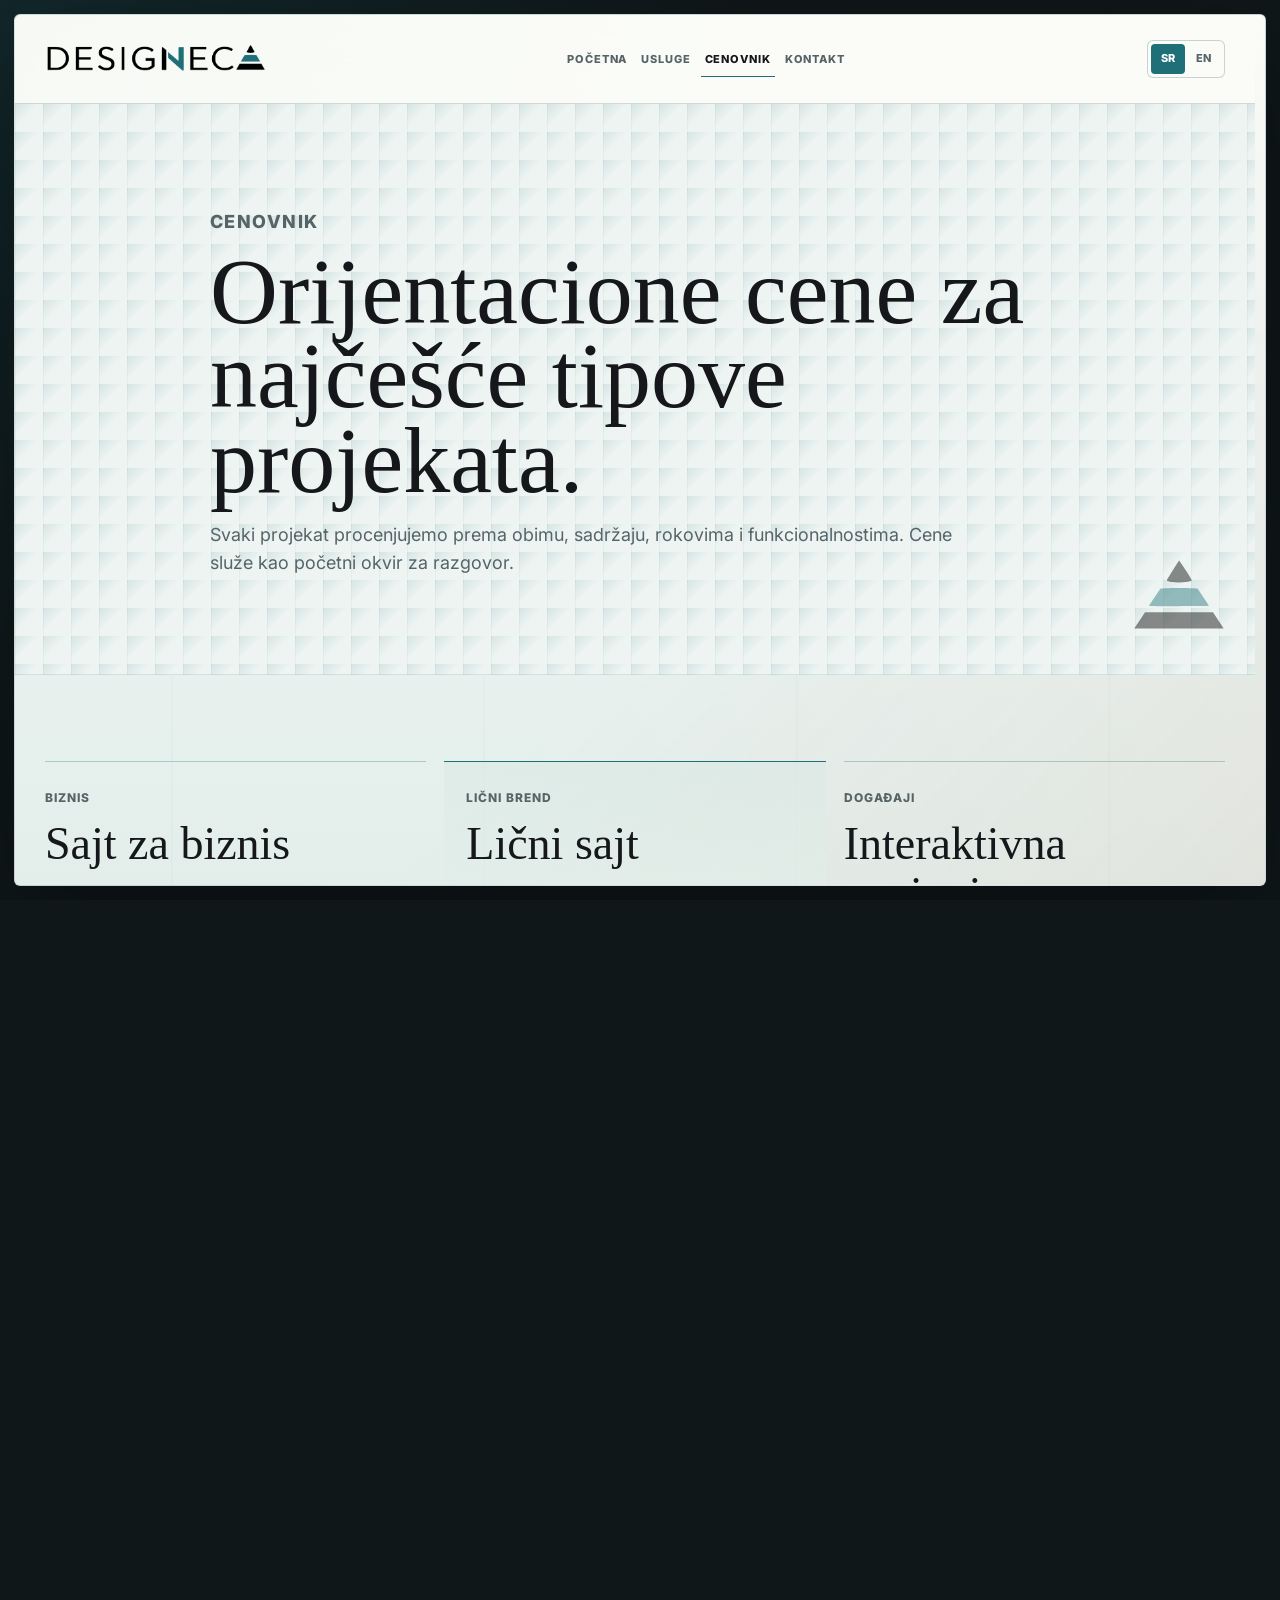
==== cenovnik.html @ dd378ef1 "izmene" ====
<!DOCTYPE html>
<html lang="sr">
<head>
  <meta charset="UTF-8">
  <meta name="viewport" content="width=device-width, initial-scale=1.0">
  <title>Cenovnik | Designeca</title>
  <meta name="description" content="Orijentacioni cenovnik Designeca studija za sajtove za biznise, lične sajtove, plaćanje na rate, domen, hosting i održavanje.">
  <link rel="preconnect" href="https://fonts.googleapis.com">
  <link rel="preconnect" href="https://fonts.gstatic.com" crossorigin>
  <link href="https://fonts.googleapis.com/css2?family=Inter:wght@400;500;600;700;800&display=swap" rel="stylesheet">
  <link rel="icon" href="img/favicon.svg" type="image/svg+xml">
  <link rel="stylesheet" href="style.css">
</head>
<body>
  <header class="site-header">
    <nav class="nav container" aria-label="Glavna navigacija">
      <a class="logo" href="index.html"><img src="img/designeca-logo.png" alt="Designeca"></a>
      <button class="nav-toggle" type="button" aria-expanded="false" aria-controls="navMenu"><span></span><span></span><span></span><span class="sr-only">Otvori navigaciju</span></button>
      <div class="nav-menu" id="navMenu"><a href="index.html">Početna</a><a href="usluge.html">Usluge</a><a class="active" href="cenovnik.html">Cenovnik</a><a href="kontakt.html">Kontakt</a></div>
    </nav>
  </header>

  <main>
    <section class="page-hero">
      <div class="container narrow reveal">
        <p class="eyebrow">Cenovnik</p>
        <h1>Orijentacione cene za najčešće tipove projekata.</h1>
        <p>Svaki projekat procenjujemo prema obimu, sadržaju, rokovima i funkcionalnostima. Cene služe kao početni okvir za razgovor.</p>
      </div>
    </section>

    <section class="section">
      <div class="container price-grid">
        <article class="price-card reveal">
          <p class="eyebrow">Biznis</p>
          <h2>Sajt za biznis</h2>
          <strong>od 350 EUR</strong>
          <p>Za lokale, firme, ordinacije, salone i uslužne delatnosti kojima treba profesionalna prezentacija.</p>
          <ul><li>Struktura sajta</li><li>Responzivan dizajn</li><li>Kontakt i mapa</li><li>Osnovna SEO priprema</li></ul>
          <a class="btn btn-secondary inquiry-trigger" href="kontakt.html" data-project="Sajt za biznis">Pošaljite upit</a>
        </article>
        <article class="price-card featured reveal">
          <p class="eyebrow">Lični brend</p>
          <h2>Lični sajt</h2>
          <strong>od 300 EUR</strong>
          <p>Za trenere, edukatore, fotografe, konsultante i stručnjake koji žele jasnu online prezentaciju.</p>
          <ul><li>Predstavljanje usluga</li><li>Biografija i rezultati</li><li>Paketi ili ponuda</li><li>Kontakt tok</li></ul>
          <a class="btn btn-primary inquiry-trigger" href="kontakt.html" data-project="Lični sajt">Pošaljite upit</a>
        </article>
        <article class="price-card reveal">
          <p class="eyebrow">Događaji</p>
          <h2>Interaktivna pozivnica</h2>
          <strong>Uskoro</strong>
          <p>Interaktivne pozivnice za venčanja, rođendane, mature i posebne događaje biće uskoro u ponudi.</p>
          <ul><li>Datum i lokacija</li><li>Mapa i galerija</li><li>RSVP priprema</li><li>Odbrojavanje po potrebi</li></ul>
          <span class="btn btn-secondary btn-static">Uskoro u ponudi</span>
        </article>
      </div>
    </section>

    <section class="section process-section">
      <div class="container split">
        <div class="section-heading reveal">
          <p class="eyebrow">Napomena</p>
          <h2>Konačna cena zavisi od detalja, ali okvir brzo definišemo.</h2>
        </div>
        <div class="stack-list reveal">
          <div><strong>Šta utiče na cenu</strong><p>Broj strana, količina sadržaja, forma, galerija, dodatne animacije, rok i priprema tekstova.</p></div>
          <div><strong>Kako krećemo</strong><p>Pošaljete nam kratak opis, mi predložimo strukturu, okvirnu cenu i početni dizajn. Programiranje počinje tek nakon što pregledate i prihvatite dizajn.</p></div>
          <div><strong>Plaćanje na rate</strong><p>Postoji mogućnost plaćanja u dve rate: 50% pre početka programiranja, nakon prihvaćenog početnog dizajna, i 50% po završetku sajta.</p></div>
          <div><strong>Domen i hosting</strong><p>Klijent može sam obezbediti domen i hosting, ili to možemo uraditi mi. Okvirni godišnji trošak za domen i hosting je oko 50 EUR.</p></div>
          <div><strong>Održavanje sajta</strong><p>Održavanje sajta je opciono. Mesečno održavanje, manje izmene i osnovna tehnička podrška koštaju 30 EUR mesečno.</p></div>
        </div>
      </div>
    </section>
  </main>

  <dialog class="inquiry-modal" id="inquiryModal" aria-labelledby="inquiryTitle">
    <div class="inquiry-modal-panel">
      <button class="inquiry-modal-close" type="button" aria-label="Zatvori formu">
        <span aria-hidden="true">&times;</span>
      </button>
      <div class="inquiry-modal-heading">
        <p class="eyebrow">Pošaljite upit</p>
        <h2 id="inquiryTitle">Recite nam kako možemo da vam pomognemo.</h2>
        <p>Ostavite email, a mi ćemo vam se javiti sa sledećim koracima.</p>
      </div>
      <form class="inquiry-form" action="#" method="post">
        <input id="inquiryProject" name="project" type="hidden">

        <label for="inquiryEmail">Email <span aria-hidden="true">*</span></label>
        <input id="inquiryEmail" name="email" type="email" autocomplete="email" required>

        <label for="inquiryPhone">Broj telefona <span>(opciono)</span></label>
        <input id="inquiryPhone" name="phone" type="tel" autocomplete="tel">

        <label for="inquiryMessage">Poruka <span>(opciono)</span></label>
        <textarea id="inquiryMessage" name="message" rows="5"></textarea>

        <button class="btn btn-primary" type="submit">Pošaljite upit</button>
        <p class="form-note inquiry-status" role="status" aria-live="polite">Forma je pripremljena za povezivanje sa backend-om ili email servisom.</p>
      </form>
    </div>
  </dialog>

  <footer class="site-footer">
    <div class="container footer-grid"><div><a class="logo" href="index.html"><img src="img/designeca-logo.png" alt="Designeca"></a><p>Dizajniramo i izrađujemo moderne web sajtove za male biznise, usluge i događaje.</p></div><div><h2>Navigacija</h2><a href="usluge.html">Usluge</a><a href="cenovnik.html">Cenovnik</a><a href="kontakt.html">Kontakt</a></div><div><h2>Kontakt</h2><a href="mailto:hello@designeca.com">hello@designeca.com</a><a href="kontakt.html">Pošaljite upit</a></div></div>
    <div class="container footer-bottom">© 2026 Designeca. Sva prava zadržana.</div>
  </footer>
  <script src="script.js"></script>
</body>
</html>
---- style.css ----
/* Design tokens */
:root {
  --bg: #edf4f2;
  --outside: #0f1719;
  --surface: #fbfcf8;
  --surface-soft: #dcebe7;
  --text: #15171a;
  --muted: #566468;
  --line: #9eb1b2;
  --accent: #1f6f78;
  --accent-dark: #173f48;
  --cool: #1f6f78;
  --cool-dark: #173f48;
  --cool-soft: #d7e8e3;
  --warm: #c86f45;
  --shadow: 0 26px 70px rgba(15, 23, 25, 0.14);
  --radius: 6px;
  --container: 1180px;
}

* {
  box-sizing: border-box;
}

html {
  height: 100%;
  overflow: hidden;
  scroll-behavior: smooth;
  background:
    linear-gradient(135deg, rgba(31, 111, 120, 0.18), transparent 34%),
    var(--outside);
}

body {
  width: min(calc(100% - 28px), 1520px);
  height: calc(100dvh - 28px);
  margin: 14px auto;
  overflow-y: auto;
  overflow-x: hidden;
  font-family: "Inter", Arial, sans-serif;
  color: var(--text);
  background:
    linear-gradient(90deg, rgba(23, 63, 72, 0.035) 1px, transparent 1px) center top / 25% 100%,
    linear-gradient(140deg, rgba(31, 111, 120, 0.16), transparent 34%),
    linear-gradient(315deg, rgba(200, 111, 69, 0.08), transparent 42%),
    linear-gradient(180deg, #fbfcf8 0%, #edf4f2 46%, #e3eeeb 100%),
    var(--bg);
  border: 1px solid rgba(158, 177, 178, 0.36);
  border-radius: 6px;
  box-shadow: 0 38px 100px rgba(0, 0, 0, 0.34);
  line-height: 1.6;
  scrollbar-gutter: stable;
}

body::-webkit-scrollbar {
  width: 10px;
}

body::-webkit-scrollbar-track {
  background: #e7efed;
}

body::-webkit-scrollbar-thumb {
  background: #92aaab;
  border: 2px solid #e7efed;
  border-radius: 999px;
}

body.nav-open {
  overflow: hidden;
}

a {
  color: inherit;
  text-decoration: none;
}

img,
svg {
  max-width: 100%;
}

.container {
  width: min(100% - 34px, var(--container));
  margin: 0 auto;
}

.narrow {
  max-width: 850px;
}

.sr-only {
  position: absolute;
  width: 1px;
  height: 1px;
  padding: 0;
  margin: -1px;
  overflow: hidden;
  clip: rect(0, 0, 0, 0);
  white-space: nowrap;
  border: 0;
}

/* Shared header and navigation */
.site-header {
  position: sticky;
  top: 0;
  z-index: 50;
  background: rgba(251, 252, 248, 0.88);
  border-bottom: 1px solid rgba(23, 63, 72, 0.18);
  backdrop-filter: blur(18px);
}

.nav {
  position: relative;
  min-height: 88px;
  display: flex;
  align-items: center;
  justify-content: space-between;
  gap: 22px;
}

.logo {
  display: inline-flex;
  align-items: center;
  gap: 10px;
  font-weight: 800;
  letter-spacing: 0;
}

.logo img {
  display: block;
  width: clamp(150px, 18vw, 220px);
  height: auto;
}

.nav-menu {
  display: flex;
  align-items: center;
  gap: 6px;
}

.nav-menu a {
  padding: 10px 4px 7px;
  border-bottom: 1px solid transparent;
  border-radius: 0;
  color: var(--muted);
  font-size: 11px;
  font-weight: 800;
  letter-spacing: 0.08em;
  text-transform: uppercase;
  transition: color 180ms ease, border-color 180ms ease;
}

.nav-menu a:hover,
.nav-menu a.active {
  color: var(--text);
  background: transparent;
  border-color: var(--cool);
}

.language-switch {
  display: inline-flex;
  align-items: center;
  gap: 2px;
  padding: 3px;
  border: 1px solid rgba(23, 63, 72, 0.22);
  border-radius: var(--radius);
  background: rgba(251, 252, 248, 0.70);
}

.language-switch button {
  min-width: 34px;
  min-height: 30px;
  padding: 6px 8px;
  border: 0;
  border-radius: 4px;
  color: var(--muted);
  background: transparent;
  font: inherit;
  font-size: 11px;
  font-weight: 800;
  letter-spacing: 0.04em;
  cursor: pointer;
}

.language-switch button.active {
  color: #fff;
  background: var(--cool);
}

.nav-toggle {
  display: none;
  width: 44px;
  height: 44px;
  border: 1px solid var(--line);
  border-radius: var(--radius);
  background: var(--surface);
  padding: 10px;
}

.nav-toggle span:not(.sr-only) {
  display: block;
  height: 2px;
  margin: 5px 0;
  background: var(--text);
  border-radius: 99px;
}

/* Home hero and visual mockup */
.hero {
  position: relative;
  overflow: hidden;
  padding: 62px 0 82px;
  border-bottom: 0;
  background:
    linear-gradient(90deg, rgba(23, 63, 72, 0.04) 1px, transparent 1px) center top / 25% 100%,
    linear-gradient(135deg, rgba(31, 111, 120, 0.20), transparent 34%),
    linear-gradient(300deg, rgba(200, 111, 69, 0.10), transparent 42%),
    linear-gradient(180deg, rgba(251, 252, 248, 0.98), rgba(227, 238, 235, 0.92));
}

.hero::before {
  content: "DESIGNECA";
  position: absolute;
  left: max(18px, calc((100% - var(--container)) / 2));
  bottom: -32px;
  color: rgba(23, 63, 72, 0.045);
  font-size: 132px;
  font-weight: 800;
  line-height: 1;
  letter-spacing: 0.08em;
  pointer-events: none;
}

.hero::after {
  content: none;
  position: absolute;
  left: 0;
  right: 0;
  top: 0;
  height: 1px;
  background: transparent;
}

.hero-grid,
.split,
.two-column,
.contact-grid {
  display: grid;
  gap: 42px;
}

.hero-grid {
  align-items: center;
  position: relative;
  z-index: 1;
}

.hero-centered {
  display: block;
}

.hero-centered .hero-content {
  max-width: 1180px;
  margin: 0 auto;
  padding-top: 0;
  border-top: 0;
  text-align: left;
}

.hero-centered .hero-text {
  max-width: 680px;
  margin: 30px 0 0 auto;
  padding: 22px 0 0;
  border-top: 1px solid rgba(31, 111, 120, 0.34);
  font-size: clamp(18px, 2vw, 22px);
  line-height: 1.55;
}

.hero-centered .hero-actions {
  justify-content: flex-end;
  max-width: 680px;
  margin-left: auto;
}

.eyebrow {
  margin: 0 0 12px;
  color: var(--cool-dark);
  font-size: 12px;
  font-weight: 800;
  text-transform: uppercase;
  letter-spacing: 0.08em;
}

h1,
h2,
h3,
p {
  overflow-wrap: anywhere;
}

h1 {
  margin: 0;
  font-family: Georgia, "Times New Roman", serif;
  font-size: 48px;
  font-weight: 500;
  line-height: 0.9;
  letter-spacing: 0;
  max-width: 1050px;
}

h2 {
  margin: 0;
  font-family: Georgia, "Times New Roman", serif;
  font-size: 30px;
  font-weight: 500;
  line-height: 1.08;
  letter-spacing: 0;
}

h3 {
  margin: 0 0 10px;
  font-size: 20px;
  font-weight: 800;
  line-height: 1.25;
}

.hero-text,
.page-hero p,
.rich-text p,
.section-heading + p {
  color: var(--muted);
  font-size: 18px;
}

.hero-actions {
  display: flex;
  flex-wrap: wrap;
  gap: 12px;
  margin-top: 30px;
}

.btn {
  display: inline-flex;
  align-items: center;
  justify-content: center;
  min-height: 48px;
  padding: 13px 18px;
  border: 1px solid transparent;
  border-radius: var(--radius);
  letter-spacing: 0.04em;
  text-transform: uppercase;
  font-size: 12px;
  font-weight: 800;
  transition: transform 180ms ease, box-shadow 180ms ease, background 180ms ease;
}

.btn:hover {
  transform: translateY(-2px);
}

.btn-primary {
  color: #fff;
  background: var(--cool);
  box-shadow: 0 16px 36px rgba(31, 111, 120, 0.25);
}

.btn-primary:hover {
  background: var(--cool-dark);
}

.btn-secondary {
  color: var(--text);
  background: rgba(251, 252, 248, 0.72);
  border-color: rgba(23, 63, 72, 0.28);
}

.mockup-showcase {
  margin-top: 26px;
  text-align: left;
  overflow: hidden;
  border-top: 0;
}

.mockup-section-heading {
  margin-top: 82px;
}

.mockup-section-heading .eyebrow {
  margin: 0;
}

.mockup-slider {
  position: relative;
  height: min(62vh, 560px);
  min-height: 430px;
  overflow: hidden;
  cursor: grab;
  user-select: none;
  touch-action: pan-y;
  border: 1px solid rgba(31, 111, 120, 0.18);
  border-radius: var(--radius);
  background:
    linear-gradient(135deg, rgba(31, 111, 120, 0.18), transparent 34%),
    linear-gradient(315deg, rgba(200, 111, 69, 0.10), transparent 42%),
    linear-gradient(90deg, rgba(23, 63, 72, 0.045) 1px, transparent 1px) center top / 25% 100%,
    linear-gradient(180deg, rgba(251, 252, 248, 0.94), rgba(215, 232, 227, 0.46));
  box-shadow: inset 0 1px 0 rgba(255, 255, 255, 0.7);
}

.mockup-slider.dragging {
  cursor: grabbing;
}

.mockup-slide {
  position: absolute;
  top: 50%;
  left: 50%;
  width: min(330px, 52vw);
  border: 0;
  background: transparent;
  overflow: hidden;
  opacity: 0;
  transform: translate(-50%, -50%) scale(0.58);
  transform-origin: center;
  transition: opacity 420ms ease, transform 420ms cubic-bezier(0.22, 1, 0.36, 1), filter 420ms ease;
  filter: saturate(0.72);
  will-change: transform, opacity, filter;
  pointer-events: none;
}

.mockup-slide.active {
  opacity: 1;
  z-index: 3;
  transform: translate(-50%, -50%) scale(1);
  filter: saturate(1);
  pointer-events: auto;
}

.mockup-slide.prev {
  opacity: 0.58;
  z-index: 2;
  transform: translate(calc(-50% - 280px), -50%) scale(0.72);
  pointer-events: auto;
}

.mockup-slide.next {
  opacity: 0.58;
  z-index: 2;
  transform: translate(calc(-50% + 280px), -50%) scale(0.72);
  pointer-events: auto;
}

.mockup-slide img {
  display: block;
  width: 100%;
  height: min(58vh, 520px);
  object-fit: contain;
  object-position: top center;
  pointer-events: none;
  filter: brightness(1) drop-shadow(0 22px 34px rgba(0, 0, 0, 0.18));
  transition: filter 220ms ease;
}

.mockup-project-link {
  position: absolute;
  inset: 2% 3%;
  display: grid;
  place-items: center;
  border-radius: 17% / 9%;
  color: #fff;
  background: transparent;
  opacity: 0;
  pointer-events: none;
  transition: opacity 220ms ease;
}

.mockup-slide.active .mockup-project-link {
  pointer-events: auto;
}

.mockup-project-link span {
  padding: 14px 20px;
  border: 1px solid rgba(255, 255, 255, 0.72);
  border-radius: var(--radius);
  background: rgba(9, 28, 32, 0.78);
  letter-spacing: 0.05em;
  text-transform: uppercase;
  font-size: 12px;
  font-weight: 800;
  transform: translateY(8px);
  transition: transform 220ms ease, background 180ms ease;
}

.mockup-slide.active:hover .mockup-project-link,
.mockup-project-link:focus-visible {
  opacity: 1;
}

.mockup-slide.active:hover img,
.mockup-slide.active:focus-within img {
  filter: brightness(0.48) drop-shadow(0 22px 34px rgba(0, 0, 0, 0.18));
}

.mockup-slide.active:hover .mockup-project-link span,
.mockup-project-link:focus-visible span {
  transform: translateY(0);
}

.mockup-project-link:hover span {
  background: var(--cool-dark);
}

.marquee-band {
  overflow: hidden;
  color: #fff;
  background: var(--text);
  border-top: 1px solid rgba(255, 255, 255, 0.12);
  border-bottom: 1px solid rgba(255, 255, 255, 0.12);
}

.marquee-track {
  display: flex;
  width: max-content;
  animation: marquee-scroll 28s linear infinite;
}

.marquee-content {
  display: flex;
  flex-shrink: 0;
  align-items: center;
}

.marquee-content span {
  display: inline-flex;
  align-items: center;
  padding: 20px 34px;
  white-space: nowrap;
  letter-spacing: 0.08em;
  text-transform: uppercase;
  font-size: 13px;
  font-weight: 800;
}

.marquee-content span::after {
  width: 7px;
  height: 7px;
  margin-left: 68px;
  border-radius: 50%;
  background: var(--accent);
  content: "";
}

.marquee-band:hover .marquee-track {
  animation-play-state: paused;
}

@keyframes marquee-scroll {
  to {
    transform: translateX(-50%);
  }
}

.studio-visual {
  position: relative;
  min-height: 500px;
}

.browser-card,
.metric-card,
.phone-preview,
.contact-form,
.contact-card {
  border: 1px solid rgba(31, 111, 120, 0.18);
  border-radius: var(--radius);
  background: rgba(251, 252, 248, 0.88);
  box-shadow: none;
}

.browser-card {
  position: relative;
  overflow: hidden;
  border-color: rgba(31, 111, 120, 0.24);
  transform: rotate(-1.4deg);
}

.browser-card::before {
  content: "01";
  position: absolute;
  top: 18px;
  right: 20px;
  z-index: 2;
  color: var(--accent);
  font-size: 42px;
  font-weight: 800;
  line-height: 1;
}

.browser-bar {
  display: none;
}

.browser-bar span {
  width: 9px;
  height: 9px;
  border-radius: 99px;
  background: #f2c572;
}

.browser-bar span:nth-child(2) {
  background: #d96f5d;
}

.browser-bar span:nth-child(3) {
  background: #7db78a;
}

.browser-body {
  padding: 24px 24px 30px;
}

.mock-hero {
  min-height: 220px;
  border-radius: 0;
  background:
    linear-gradient(135deg, rgba(15, 23, 25, 0.90), rgba(31, 111, 120, 0.28)),
    url("img/designeca-logo-bg.png");
  background-size: cover;
  background-position: center;
}

.mock-row {
  display: grid;
  grid-template-columns: repeat(3, 1fr);
  gap: 12px;
  margin: 16px 0;
}

.mock-row span {
  height: 88px;
  border-radius: 0;
  background:
    linear-gradient(180deg, transparent 49%, rgba(31, 111, 120, 0.24) 50%, transparent 51%),
    var(--surface-soft);
}

.mock-content {
  padding: 18px;
  border-radius: 0;
  background: #0f1719;
  color: #fff;
}

.mock-content p {
  margin: 6px 0 0;
  color: rgba(255, 255, 255, 0.72);
}

.metric-card {
  position: absolute;
  right: 12px;
  bottom: 10px;
  width: min(250px, 80%);
  padding: 20px;
  border-color: rgba(31, 111, 120, 0.24);
  transform: rotate(1.6deg);
}

.metric-card span {
  display: block;
  color: var(--accent-dark);
  font-size: 12px;
  font-weight: 800;
  text-transform: uppercase;
}

.metric-card strong {
  display: block;
  margin-top: 6px;
  font-size: 22px;
  line-height: 1.15;
}

/* Shared page sections and cards */
.section {
  padding: 86px 0;
  border-bottom: 1px solid rgba(31, 111, 120, 0.10);
}

.section-heading {
  max-width: 760px;
}

.section-heading.center {
  margin: 0 0 34px;
  text-align: left;
}

.rich-text p {
  margin-top: 0;
}

.services-band,
.process-section {
  background:
    linear-gradient(90deg, rgba(23, 63, 72, 0.035) 1px, transparent 1px) center top / 25% 100%,
    linear-gradient(135deg, rgba(31, 111, 120, 0.10), transparent 44%),
    linear-gradient(180deg, rgba(251, 252, 248, 0.60), rgba(220, 235, 231, 0.38));
}

.difference-section {
  background:
    linear-gradient(90deg, rgba(23, 63, 72, 0.035) 1px, transparent 1px) center top / 25% 100%,
    linear-gradient(135deg, rgba(200, 111, 69, 0.08), transparent 38%),
    linear-gradient(180deg, rgba(251, 252, 248, 0.72), rgba(237, 244, 242, 0.58));
}

.cards-grid {
  display: grid;
  grid-template-columns: 1fr;
  gap: 16px;
}

.card,
.project-card,
.portfolio-item {
  border: 0;
  border-top: 1px solid rgba(31, 111, 120, 0.36);
  border-radius: var(--radius);
  background: rgba(251, 252, 248, 0.78);
  box-shadow: none;
  transition: transform 180ms ease, background 180ms ease;
}

.card {
  min-height: 245px;
  display: flex;
  flex-direction: column;
  padding: 22px 18px 18px 0;
}

.services-grid .card {
  padding: 30px;
}

.editorial-services {
  gap: 24px;
}

.editorial-services .card {
  min-height: 305px;
  padding: 32px;
  background: linear-gradient(180deg, rgba(251, 252, 248, 0.88), rgba(215, 232, 227, 0.34));
  border-top: 1px solid rgba(31, 111, 120, 0.36);
}

.editorial-services .card-icon {
  margin-bottom: 54px;
  font-size: 58px;
  color: var(--accent-dark);
}

.editorial-services h3 {
  margin-bottom: 28px;
  font-size: 24px;
}

.editorial-services p {
  max-width: 92%;
  font-size: 20px;
  line-height: 1.55;
}

.editorial-services a {
  margin-top: 22px;
}

.card:hover,
.project-card:hover,
.portfolio-item:hover {
  transform: translateY(-2px);
  background: rgba(251, 252, 248, 0.96);
}

.card p,
.project-card p,
.portfolio-item p,
.process-item p,
.stack-list p,
.feature-list p,
.contact-card p {
  color: var(--muted);
}

.card a,
.text-link {
  color: var(--cool-dark);
  font-weight: 800;
  margin-top: auto;
  text-transform: uppercase;
  letter-spacing: 0.05em;
  font-size: 12px;
}

.card-icon {
  display: inline-flex;
  margin-bottom: 36px;
  color: var(--accent-dark);
  font-family: Georgia, "Times New Roman", serif;
  font-size: 42px;
  font-weight: 800;
  line-height: 1;
}

.price-grid {
  display: grid;
  gap: 18px;
}

.price-card {
  display: flex;
  min-height: 520px;
  flex-direction: column;
  padding: 26px 20px 22px 0;
  border-top: 1px solid rgba(31, 111, 120, 0.30);
}

.price-card.featured {
  padding-left: 22px;
  padding-right: 22px;
  background: linear-gradient(180deg, rgba(215, 232, 227, 0.48), rgba(251, 252, 248, 0.76));
  border-top-color: var(--cool);
}

.price-card strong {
  display: block;
  margin: 18px 0;
  color: var(--accent-dark);
  font-family: Georgia, "Times New Roman", serif;
  font-size: 34px;
  font-weight: 500;
  line-height: 1;
}

.price-card p,
.price-card li {
  color: var(--muted);
}

.price-card ul {
  display: grid;
  gap: 8px;
  margin: 18px 0 24px;
  padding-left: 18px;
}

.price-card .btn {
  margin-top: auto;
}

.btn-static {
  cursor: default;
}

.btn-static:hover {
  transform: none;
}

.project-grid,
.portfolio-list {
  display: grid;
  gap: 18px;
  margin-top: 28px;
}

.project-card {
  overflow: hidden;
  background: transparent;
}

.project-card > div:not(.project-preview) {
  padding: 24px;
}

.project-preview {
  min-height: 235px;
  background-size: cover;
  position: relative;
}

.project-preview::after {
  content: "";
  position: absolute;
  inset: 18px;
  border-radius: 0;
  border: 1px solid rgba(255, 255, 255, 0.48);
  background: transparent;
}

.preview-gold {
  background: linear-gradient(135deg, #30251d, #caa36c 58%, #fff1cf);
}

.preview-blue {
  background: linear-gradient(135deg, #1d3240, #6aa5b8 58%, #d9f1f4);
}

.preview-dark {
  background: linear-gradient(135deg, #17191d, #5e5149 58%, #d7c4af);
}

.process-list {
  display: grid;
  gap: 16px;
}

.process-item {
  min-height: 235px;
  padding: 24px 18px 18px 0;
  border-top: 1px solid rgba(31, 111, 120, 0.28);
  border-left: 0;
}

.process-item span {
  display: inline-grid;
  place-items: center;
  width: 34px;
  height: 34px;
  margin-bottom: 16px;
  border-radius: 0;
  color: var(--accent);
  background: transparent;
  border: 1px solid var(--accent);
  font-weight: 800;
}

.cta-section {
  padding: 92px 0;
}

.cta-inner {
  padding: 50px;
  border-radius: var(--radius);
  color: #f7fbfa;
  background:
    linear-gradient(135deg, rgba(31, 111, 120, 0.92), rgba(15, 23, 25, 0.96)),
    #0f1719;
  box-shadow: 0 24px 70px rgba(15, 23, 25, 0.18);
  position: relative;
  overflow: hidden;
}

.cta-inner::after {
  content: "";
  position: absolute;
  right: 34px;
  bottom: 34px;
  width: 58px;
  height: 58px;
  border: 1px solid rgba(169, 218, 216, 0.34);
  border-radius: 12px;
  background:
    rgba(251, 252, 248, 0.10)
    url("img/favicon.svg") center / 70% 70% no-repeat;
  opacity: 0.92;
  box-shadow: 0 14px 34px rgba(0, 0, 0, 0.18);
}

.cta-inner .eyebrow {
  color: #a9dad8;
}

.cta-inner h2 {
  max-width: 880px;
  margin-bottom: 26px;
}

/* Inner page layouts */
.page-hero {
  position: relative;
  overflow: hidden;
  padding: 104px 0 78px;
  border-bottom: 1px solid rgba(31, 111, 120, 0.14);
  background:
    linear-gradient(90deg, rgba(23, 63, 72, 0.035) 1px, transparent 1px),
    linear-gradient(135deg, rgba(31, 111, 120, 0.12), transparent 42%),
    var(--bg);
  background-size: 28px 28px;
}

.page-hero::after {
  content: "";
  position: absolute;
  right: max(18px, calc((100% - var(--container)) / 2));
  bottom: 34px;
  width: 92px;
  height: 92px;
  background: url("img/favicon.svg") center / contain no-repeat;
  opacity: 0.44;
}

.page-hero p {
  max-width: 760px;
}

.feature-list ul,
.stack-list {
  display: grid;
  gap: 14px;
}

.feature-list li {
  margin-bottom: 10px;
  color: var(--muted);
}

.stack-list div {
  padding: 20px;
  border-radius: var(--radius);
  background: rgba(251, 252, 248, 0.70);
  border: 0;
  border-top: 1px solid rgba(31, 111, 120, 0.24);
}

.stack-list strong {
  display: block;
  margin-bottom: 6px;
  font-size: 18px;
}

.tag-cloud {
  display: flex;
  flex-wrap: wrap;
  gap: 10px;
}

.tag-cloud span,
.tech-list span {
  display: inline-flex;
  padding: 9px 12px;
  border: 1px solid rgba(31, 111, 120, 0.26);
  border-radius: var(--radius);
  background: rgba(215, 232, 227, 0.24);
  color: var(--muted);
  font-size: 14px;
  font-weight: 700;
}

.phone-preview {
  width: min(100%, 350px);
  min-height: 570px;
  margin: 0 auto;
  padding: 16px;
  background: #17191d;
  transform: rotate(-1deg);
}

.phone-screen {
  min-height: 538px;
  display: flex;
  flex-direction: column;
  justify-content: center;
  gap: 18px;
  padding: 24px;
  border-radius: 8px;
  text-align: center;
  background: linear-gradient(160deg, #fbfcf8, #d7e8e3);
}

.mini-label {
  color: var(--accent-dark);
  font-size: 12px;
  font-weight: 800;
  text-transform: uppercase;
}

.countdown-row {
  display: grid;
  grid-template-columns: repeat(3, 1fr);
  gap: 8px;
}

.countdown-row span {
  padding: 12px 4px;
  border-radius: 8px;
  background: #fff;
  font-weight: 800;
}

.phone-screen button {
  min-height: 44px;
  border: 0;
  border-radius: 8px;
  color: #fff;
  background: var(--accent);
  font-weight: 800;
}

.portfolio-list {
  gap: 26px;
}

.portfolio-item {
  overflow: hidden;
  background: transparent;
}

.portfolio-item > div:not(.project-preview) {
  padding: 26px;
}

.tech-list {
  display: flex;
  flex-wrap: wrap;
  gap: 8px;
  margin: 18px 0 22px;
}

.contact-form {
  display: grid;
  gap: 10px;
  padding: 24px;
}

.contact-form label {
  font-weight: 800;
  font-size: 14px;
}

.contact-form input,
.contact-form select,
.contact-form textarea {
  width: 100%;
  border: 1px solid var(--line);
  border-radius: var(--radius);
  padding: 13px 14px;
  color: var(--text);
  background: rgba(251, 252, 248, 0.94);
  font: inherit;
}

.contact-form textarea {
  resize: vertical;
}

.form-note {
  margin: 0;
  color: var(--muted);
  font-size: 13px;
}

.inquiry-modal {
  width: 100%;
  max-width: none;
  height: 100%;
  max-height: none;
  margin: 0;
  padding: 20px;
  overflow-y: auto;
  border: 0;
  background: rgba(12, 35, 40, 0.72);
}

.inquiry-modal[open] {
  display: grid;
  place-items: center;
}

.inquiry-modal::backdrop {
  background: rgba(12, 35, 40, 0.72);
  backdrop-filter: blur(5px);
}

.inquiry-modal-panel {
  position: relative;
  width: min(100%, 620px);
  max-height: calc(100dvh - 40px);
  overflow-y: auto;
  padding: clamp(26px, 5vw, 48px);
  border: 1px solid rgba(31, 111, 120, 0.26);
  border-radius: 12px;
  background: var(--surface);
  box-shadow: 0 30px 80px rgba(6, 28, 33, 0.34);
}

.inquiry-modal-close {
  position: absolute;
  top: 16px;
  right: 16px;
  display: grid;
  width: 42px;
  height: 42px;
  place-items: center;
  padding: 0;
  border: 1px solid var(--line);
  border-radius: 50%;
  color: var(--text);
  background: transparent;
  cursor: pointer;
  font: inherit;
  font-size: 28px;
  line-height: 1;
}

.inquiry-modal-heading {
  padding-right: 36px;
}

.inquiry-modal-heading h2 {
  margin-bottom: 12px;
  font-size: clamp(28px, 5vw, 42px);
}

.inquiry-modal-heading > p:last-child {
  color: var(--muted);
}

.inquiry-form {
  display: grid;
  gap: 10px;
  margin-top: 26px;
}

.inquiry-form label {
  margin-top: 4px;
  font-size: 14px;
  font-weight: 800;
}

.inquiry-form label span {
  color: var(--muted);
  font-weight: 500;
}

.inquiry-form input,
.inquiry-form textarea {
  width: 100%;
  padding: 13px 14px;
  border: 1px solid var(--line);
  border-radius: var(--radius);
  color: var(--text);
  background: rgba(251, 252, 248, 0.94);
  font: inherit;
}

.inquiry-form textarea {
  resize: vertical;
}

.inquiry-form .btn {
  margin-top: 10px;
}

.inquiry-form.submitted > :not(.inquiry-status) {
  display: none;
}

.inquiry-form.submitted .inquiry-status {
  padding: 22px;
  color: var(--cool-dark);
  background: rgba(215, 232, 227, 0.58);
  font-size: 16px;
  font-weight: 700;
  text-align: center;
}

body.modal-open {
  overflow: hidden;
}

.contact-card {
  padding: 28px;
  align-self: start;
}

.contact-links {
  display: grid;
  gap: 12px;
  margin-top: 26px;
}

.contact-links a {
  display: grid;
  gap: 4px;
  padding: 16px;
  border: 1px solid var(--line);
  border-radius: var(--radius);
  background: var(--surface-soft);
  font-weight: 800;
}

.contact-links span {
  color: var(--accent-dark);
  font-size: 12px;
  text-transform: uppercase;
}

/* Footer */
.site-footer {
  padding: 56px 0 24px;
  color: rgba(255, 255, 255, 0.76);
  background: #0f1719;
}

.site-footer .logo {
  width: max-content;
  padding: 10px 12px;
  background: var(--bg);
}

.site-footer .logo img {
  width: min(240px, 62vw);
}

.footer-grid {
  display: grid;
  gap: 28px;
}

.footer-grid h2 {
  margin-bottom: 12px;
  color: #fff;
  font-size: 16px;
}

.footer-grid a:not(.logo) {
  display: block;
  margin: 8px 0;
}

.footer-bottom {
  margin-top: 34px;
  padding-top: 20px;
  border-top: 1px solid rgba(255, 255, 255, 0.12);
  font-size: 14px;
}

/* Scroll reveal animation state */
.reveal {
  opacity: 0;
  transform: translateY(18px);
  transition: opacity 600ms ease, transform 600ms ease;
}

.reveal.visible {
  opacity: 1;
  transform: translateY(0);
}

@media (max-width: 900px) {
  .nav-toggle {
    display: block;
  }

  .nav-menu {
    position: absolute;
    top: calc(100% + 10px);
    right: 0;
    left: 0;
    display: grid;
    gap: 4px;
    padding: 18px;
    border: 1px solid var(--line);
    border-radius: 8px;
    background: rgba(255, 255, 255, 0.96);
    box-shadow: var(--shadow);
    transform: translateY(-16px);
    opacity: 0;
    pointer-events: none;
    transition: opacity 180ms ease, transform 180ms ease;
  }

  .nav-menu.open {
    transform: translateY(0);
    opacity: 1;
    pointer-events: auto;
  }

  .nav-menu a {
    padding: 13px 12px;
  }

}

@media (min-width: 720px) {
  h1 {
    font-size: 64px;
  }

  h2 {
    font-size: 40px;
  }

  .hero-grid,
  .split,
  .two-column,
  .contact-grid {
    grid-template-columns: 1fr 1fr;
  }

  .hero-grid {
    grid-template-columns: minmax(0, 1.22fr) minmax(280px, 0.78fr);
  }

  .hero-centered {
    display: block;
  }

  .cards-grid {
    grid-template-columns: repeat(2, 1fr);
  }

  .project-grid {
    grid-template-columns: repeat(3, 1fr);
  }

  .price-grid {
    grid-template-columns: repeat(3, 1fr);
  }

  .process-list {
    grid-template-columns: repeat(2, 1fr);
  }

  .portfolio-item {
    display: grid;
    grid-template-columns: 0.95fr 1.05fr;
  }

  .footer-grid {
    grid-template-columns: 1.4fr 1fr 1fr;
  }
}

@media (min-width: 1040px) {
  h1 {
    font-size: 94px;
  }

  h2 {
    font-size: 46px;
  }

  .hero {
    padding-top: 86px;
  }

  .services-grid,
  .cards-grid {
    grid-template-columns: repeat(3, 1fr);
  }

  .process-list {
    grid-template-columns: repeat(4, 1fr);
  }

  .process-list.compact {
    grid-template-columns: repeat(4, 1fr);
  }
}

@media (max-width: 560px) {
  body {
    width: calc(100% - 16px);
    height: calc(100dvh - 16px);
    margin: 8px auto;
  }

  h1 {
    font-size: 38px;
  }

  h2 {
    font-size: 28px;
  }

  .hero,
  .page-hero {
    padding-top: 54px;
  }

  .hero::before {
    font-size: 58px;
    bottom: -12px;
  }

  .hero-centered .hero-content {
    text-align: left;
  }

  .hero-centered .hero-text {
    margin-left: 0;
    margin-right: 0;
    padding-top: 18px;
  }

  .hero-centered .hero-actions {
    justify-content: stretch;
    margin-left: 0;
  }

  .mockup-showcase {
    margin-top: 22px;
  }

  .mockup-section-heading {
    margin-top: 54px;
  }

  .mockup-slider {
    height: 430px;
    min-height: 430px;
  }

  .mockup-slide img {
    height: 400px;
  }

  .mockup-slide {
    width: min(245px, 58vw);
  }

  .mockup-slide.prev {
    transform: translate(calc(-50% - 132px), -50%) scale(0.70);
  }

  .mockup-slide.next {
    transform: translate(calc(-50% + 132px), -50%) scale(0.70);
  }

  .mockup-slide.active .mockup-project-link {
    align-items: end;
    padding-bottom: 12%;
    background: transparent;
    opacity: 1;
  }

  .mockup-slide.active .mockup-project-link span {
    transform: none;
  }

  .marquee-content span {
    padding: 16px 24px;
    font-size: 11px;
  }

  .marquee-content span::after {
    margin-left: 48px;
  }

  .section,
  .cta-section {
    padding: 54px 0;
  }

  .services-grid .card {
    padding: 24px 20px;
  }

  .editorial-services .card {
    padding: 26px 22px;
  }

  .studio-visual {
    min-height: 350px;
  }

  .browser-body {
    padding: 16px;
  }

  .browser-card,
  .metric-card,
  .phone-preview {
    transform: none;
  }

  .mock-row {
    grid-template-columns: 1fr;
  }

  .mock-row span {
    height: 42px;
  }

  .metric-card {
    position: relative;
    right: auto;
    bottom: auto;
    width: 100%;
    margin-top: 16px;
  }

  .cta-inner {
    padding: 28px;
  }

  .cta-inner::after,
  .page-hero::after {
    display: none;
  }


  .btn {
    width: 100%;
  }

  .inquiry-modal {
    padding: 8px;
  }

  .inquiry-modal-panel {
    max-height: calc(100dvh - 16px);
    padding: 26px 20px;
  }

  .inquiry-modal-heading {
    padding-right: 42px;
  }
}

@media (prefers-reduced-motion: reduce) {
  .marquee-track {
    width: auto;
    animation: none;
  }

  .marquee-content {
    flex-wrap: wrap;
    justify-content: center;
  }

  .marquee-content[aria-hidden="true"] {
    display: none;
  }
}
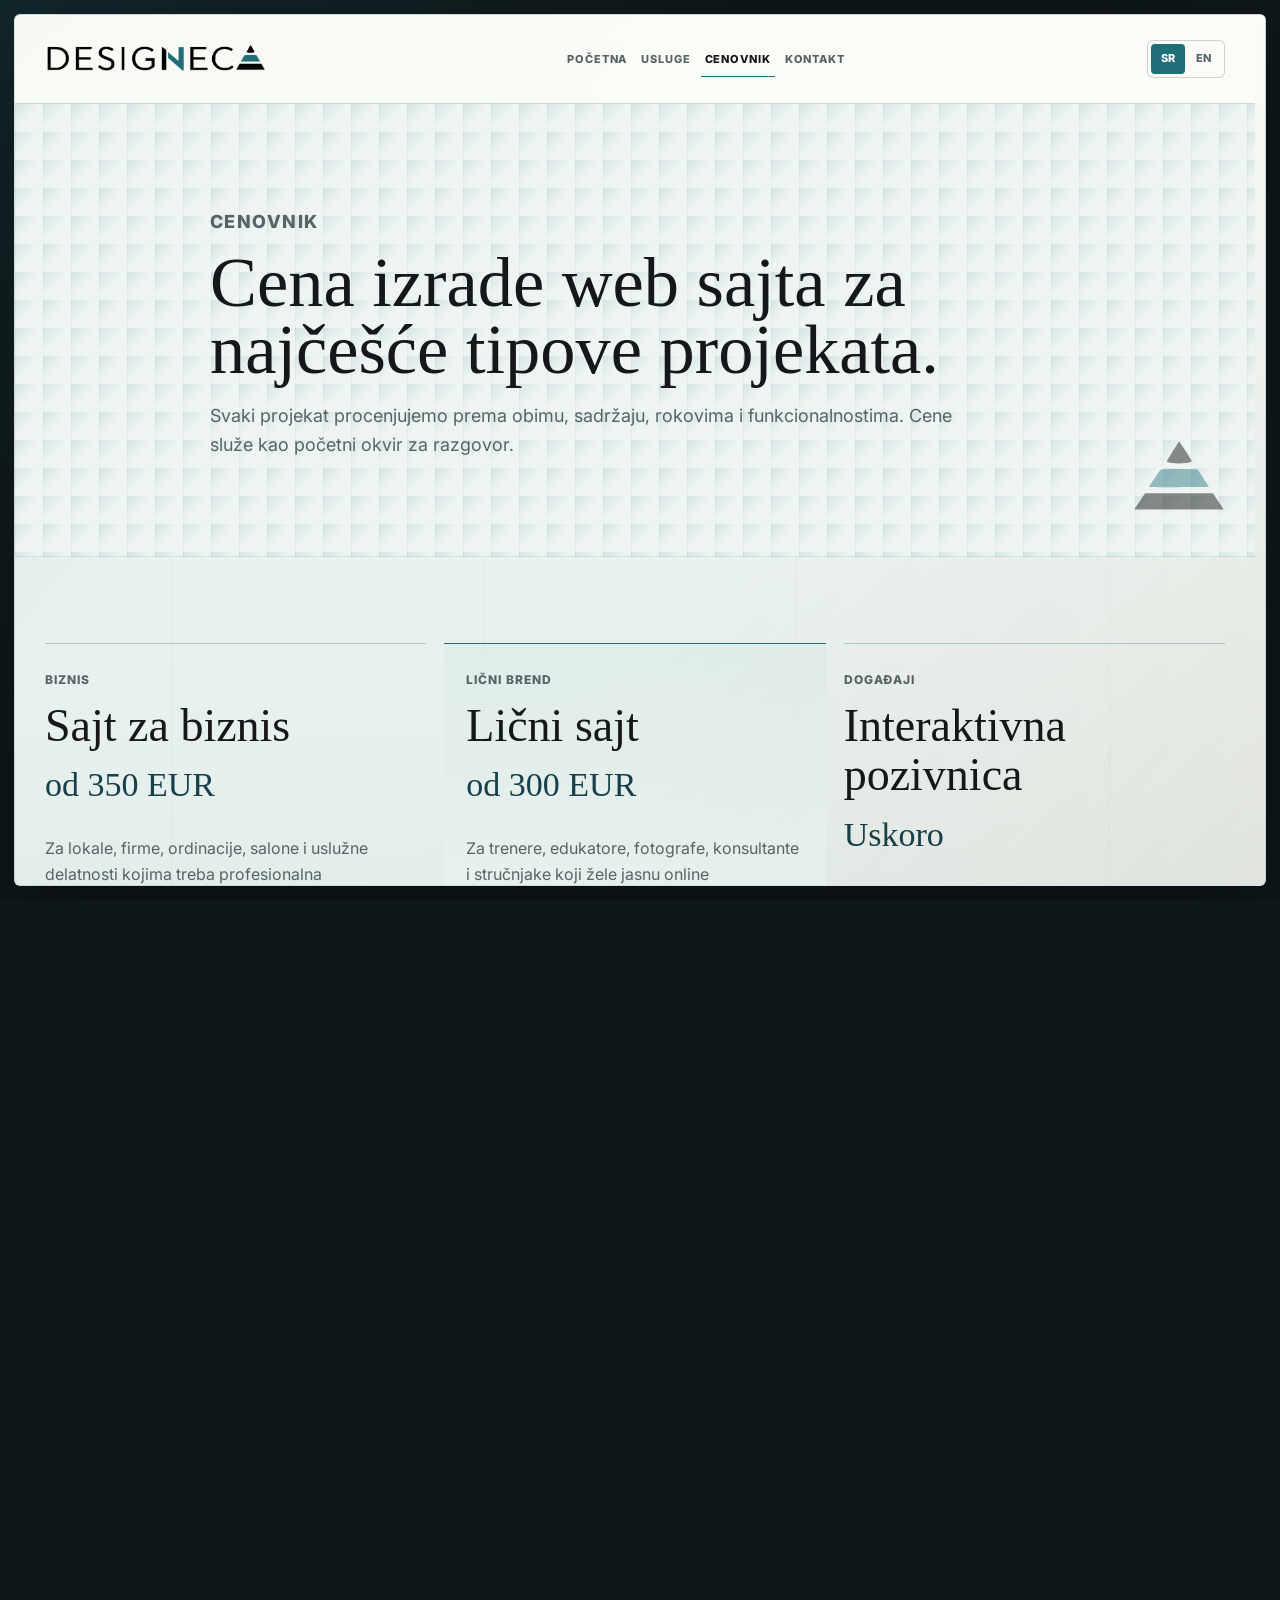
==== commit 666a8197: "seo" ====
--- a/cenovnik.html
+++ b/cenovnik.html
@@ -3,8 +3,18 @@
 <head>
   <meta charset="UTF-8">
   <meta name="viewport" content="width=device-width, initial-scale=1.0">
-  <title>Cenovnik | Designeca</title>
-  <meta name="description" content="Orijentacioni cenovnik Designeca studija za sajtove za biznise, lične sajtove, plaćanje na rate, domen, hosting i održavanje.">
+  <title>Cena izrade web sajta | Cenovnik | Designeca</title>
+  <meta name="description" content="Pogledajte okvirne cene izrade web sajta za biznis i lični brend. Sajtovi po meri od 300 EUR, uz mogućnost plaćanja u dve rate.">
+  <meta name="robots" content="index, follow, max-image-preview:large">
+  <link rel="canonical" href="https://designeca.rs/cenovnik.html">
+  <meta property="og:locale" content="sr_RS">
+  <meta property="og:type" content="website">
+  <meta property="og:site_name" content="Designeca">
+  <meta property="og:title" content="Cena izrade web sajta | Designeca">
+  <meta property="og:description" content="Okvirne cene izrade poslovnih i ličnih web sajtova po meri, sa jasnim informacijama o dodatnim troškovima.">
+  <meta property="og:url" content="https://designeca.rs/cenovnik.html">
+  <meta property="og:image" content="https://designeca.rs/img/designeca-big.png">
+  <meta name="twitter:card" content="summary_large_image">
   <link rel="preconnect" href="https://fonts.googleapis.com">
   <link rel="preconnect" href="https://fonts.gstatic.com" crossorigin>
   <link href="https://fonts.googleapis.com/css2?family=Inter:wght@400;500;600;700;800&display=swap" rel="stylesheet">
@@ -24,7 +34,7 @@
     <section class="page-hero">
       <div class="container narrow reveal">
         <p class="eyebrow">Cenovnik</p>
-        <h1>Orijentacione cene za najčešće tipove projekata.</h1>
+        <h1>Cena izrade web sajta za najčešće tipove projekata.</h1>
         <p>Svaki projekat procenjujemo prema obimu, sadržaju, rokovima i funkcionalnostima. Cene služe kao početni okvir za razgovor.</p>
       </div>
     </section>
@@ -104,7 +114,7 @@
   </dialog>
 
   <footer class="site-footer">
-    <div class="container footer-grid"><div><a class="logo" href="index.html"><img src="img/designeca-logo.png" alt="Designeca"></a><p>Dizajniramo i izrađujemo moderne web sajtove za male biznise, usluge i događaje.</p></div><div><h2>Navigacija</h2><a href="usluge.html">Usluge</a><a href="cenovnik.html">Cenovnik</a><a href="kontakt.html">Kontakt</a></div><div><h2>Kontakt</h2><a href="mailto:hello@designeca.com">hello@designeca.com</a><a href="kontakt.html">Pošaljite upit</a></div></div>
+    <div class="container footer-grid"><div><a class="logo" href="index.html"><img src="img/designeca-logo.png" alt="Designeca"></a><p>Dizajniramo i izrađujemo moderne web sajtove za male biznise, usluge i događaje.</p></div><div><h2>Navigacija</h2><a href="usluge.html">Usluge</a><a href="cenovnik.html">Cenovnik</a><a href="kontakt.html">Kontakt</a></div><div><h2>Kontakt</h2><a href="mailto:hello@designeca.com">hello@designeca.com</a><a href="tel:+381643239990">+381 64 323 9990</a><a href="kontakt.html">Pošaljite upit</a></div></div>
     <div class="container footer-bottom">© 2026 Designeca. Sva prava zadržana.</div>
   </footer>
   <script src="script.js"></script>
--- a/style.css
+++ b/style.css
@@ -210,21 +210,26 @@
 /* Home hero and visual mockup */
 .hero {
   position: relative;
+  display: flex;
+  align-items: center;
+  min-height: calc(100dvh - 117px);
   overflow: hidden;
-  padding: 62px 0 82px;
+  padding: 72px 0 110px;
   border-bottom: 0;
   background:
     linear-gradient(90deg, rgba(23, 63, 72, 0.04) 1px, transparent 1px) center top / 25% 100%,
     linear-gradient(135deg, rgba(31, 111, 120, 0.20), transparent 34%),
     linear-gradient(300deg, rgba(200, 111, 69, 0.10), transparent 42%),
     linear-gradient(180deg, rgba(251, 252, 248, 0.98), rgba(227, 238, 235, 0.92));
+  background-size: 25% 100%, 140% 140%, 140% 140%, 100% 100%;
+  animation: hero-mesh-shift 10s ease-in-out infinite alternate;
 }
 
 .hero::before {
   content: "DESIGNECA";
   position: absolute;
   left: max(18px, calc((100% - var(--container)) / 2));
-  bottom: -32px;
+  bottom: 18px;
   color: rgba(23, 63, 72, 0.045);
   font-size: 132px;
   font-weight: 800;
@@ -234,13 +239,191 @@
 }
 
 .hero::after {
+  content: "";
+  position: absolute;
+  inset: 0;
+  background: linear-gradient(105deg, transparent 24%, rgba(255, 255, 255, 0.68) 48%, transparent 72%);
+  transform: translateX(-100%);
+  opacity: 0;
+  animation: hero-light-sweep 5.6s cubic-bezier(0.22, 1, 0.36, 1) infinite;
+  pointer-events: none;
+}
+
+.hero-ambient {
+  position: absolute;
+  inset: 0;
+  overflow: hidden;
+  pointer-events: none;
+}
+
+.hero-ambient::before {
   content: none;
+}
+
+.hero-ambient span {
   position: absolute;
-  left: 0;
-  right: 0;
-  top: 0;
-  height: 1px;
-  background: transparent;
+  border-radius: 50%;
+  filter: blur(1px);
+  opacity: 0.72;
+  will-change: transform;
+}
+
+.hero-ambient span:nth-child(1) {
+  top: -18%;
+  right: 4%;
+  width: min(42vw, 620px);
+  aspect-ratio: 1;
+  background: radial-gradient(circle, rgba(31, 111, 120, 0.36), transparent 68%);
+  animation: hero-float-one 9s ease-in-out infinite alternate;
+}
+
+.hero-ambient span:nth-child(2) {
+  bottom: -32%;
+  left: 18%;
+  width: min(38vw, 540px);
+  aspect-ratio: 1;
+  background: radial-gradient(circle, rgba(200, 111, 69, 0.24), transparent 68%);
+  animation: hero-float-two 11s ease-in-out infinite alternate;
+}
+
+.hero-logo-build {
+  position: absolute;
+  top: 50%;
+  right: max(5%, calc((100% - var(--container)) / 2));
+  width: clamp(190px, 23vw, 330px);
+  height: auto;
+  overflow: visible;
+  transform: translateY(-55%);
+  filter: drop-shadow(0 28px 44px rgba(23, 63, 72, 0.14));
+  animation: logo-complete-glow 5.6s ease-in-out infinite;
+}
+
+.hero-logo-build .logo-layer {
+  opacity: 0;
+  transform: translateY(36px);
+  transform-origin: center;
+  will-change: opacity, transform;
+}
+
+.hero-logo-build .logo-layer-base {
+  fill: var(--text);
+  animation: logo-build-base 5.6s cubic-bezier(0.22, 1, 0.36, 1) infinite;
+}
+
+.hero-logo-build .logo-layer-middle {
+  fill: var(--cool);
+  animation: logo-build-middle 5.6s cubic-bezier(0.22, 1, 0.36, 1) infinite;
+}
+
+.hero-logo-build .logo-layer-top {
+  fill: var(--text);
+  animation: logo-build-top 5.6s cubic-bezier(0.22, 1, 0.36, 1) infinite;
+}
+
+.hero-scroll {
+  position: absolute;
+  right: max(18px, calc((100% - var(--container)) / 2));
+  bottom: 28px;
+  z-index: 2;
+  display: flex;
+  align-items: center;
+  gap: 12px;
+  color: var(--cool-dark);
+  font-size: 10px;
+  font-weight: 800;
+  letter-spacing: 0.1em;
+  text-transform: uppercase;
+}
+
+.hero-scroll i {
+  position: relative;
+  display: block;
+  width: 1px;
+  height: 42px;
+  overflow: hidden;
+  background: rgba(31, 111, 120, 0.24);
+}
+
+.hero-scroll i::after {
+  position: absolute;
+  inset: 0;
+  background: var(--cool);
+  animation: hero-scroll-line 2s ease-in-out infinite;
+  content: "";
+}
+
+@keyframes hero-light-sweep {
+  0%, 44% {
+    opacity: 0;
+    transform: translateX(-110%);
+  }
+  48% {
+    opacity: 1;
+  }
+  70% {
+    opacity: 0.9;
+    transform: translateX(110%);
+  }
+  71%, 100% {
+    opacity: 0;
+    transform: translateX(110%);
+  }
+}
+
+@keyframes logo-complete-glow {
+  0%, 35%, 76%, 100% {
+    filter: drop-shadow(0 28px 44px rgba(23, 63, 72, 0.14));
+  }
+  48%, 62% {
+    filter:
+      drop-shadow(0 28px 44px rgba(23, 63, 72, 0.18))
+      drop-shadow(0 0 24px rgba(255, 255, 255, 0.9));
+  }
+}
+
+@keyframes hero-mesh-shift {
+  to {
+    background-position: center top, 28% 18%, 72% 84%, center;
+  }
+}
+
+@keyframes hero-float-one {
+  to {
+    transform: translate(-10%, 12%) scale(1.12);
+  }
+}
+
+@keyframes hero-float-two {
+  to {
+    transform: translate(14%, -10%) scale(0.9);
+  }
+}
+
+@keyframes logo-build-base {
+  0%, 5%, 100% { opacity: 0; transform: translateY(42px); }
+  14%, 82% { opacity: 1; transform: translateY(0); }
+  92% { opacity: 0; transform: translateY(-8px); }
+}
+
+@keyframes logo-build-middle {
+  0%, 14%, 100% { opacity: 0; transform: translateY(42px); }
+  25%, 82% { opacity: 1; transform: translateY(0); }
+  92% { opacity: 0; transform: translateY(-8px); }
+}
+
+@keyframes logo-build-top {
+  0%, 25%, 100% { opacity: 0; transform: translateY(42px); }
+  36%, 82% { opacity: 1; transform: translateY(0); }
+  92% { opacity: 0; transform: translateY(-8px); }
+}
+
+@keyframes hero-scroll-line {
+  0% {
+    transform: translateY(-100%);
+  }
+  50%, 100% {
+    transform: translateY(100%);
+  }
 }
 
 .hero-grid,
@@ -264,24 +447,47 @@
 .hero-centered .hero-content {
   max-width: 1180px;
   margin: 0 auto;
-  padding-top: 0;
+  padding: 0 clamp(220px, 27vw, 360px) 0 0;
   border-top: 0;
   text-align: left;
 }
 
+.hero-content h1 {
+  animation: hero-copy-in 900ms cubic-bezier(0.22, 1, 0.36, 1) both;
+}
+
+.hero-content .hero-text {
+  animation: hero-copy-in 900ms 180ms cubic-bezier(0.22, 1, 0.36, 1) both;
+}
+
+.hero-content .hero-actions {
+  animation: hero-copy-in 900ms 320ms cubic-bezier(0.22, 1, 0.36, 1) both;
+}
+
+@keyframes hero-copy-in {
+  from {
+    opacity: 0;
+    transform: translateY(34px);
+  }
+  to {
+    opacity: 1;
+    transform: translateY(0);
+  }
+}
+
 .hero-centered .hero-text {
-  max-width: 680px;
-  margin: 30px 0 0 auto;
-  padding: 22px 0 0;
+  max-width: 620px;
+  margin: 22px 0 0;
+  padding: 18px 0 0;
   border-top: 1px solid rgba(31, 111, 120, 0.34);
   font-size: clamp(18px, 2vw, 22px);
   line-height: 1.55;
 }
 
 .hero-centered .hero-actions {
-  justify-content: flex-end;
+  justify-content: flex-start;
   max-width: 680px;
-  margin-left: auto;
+  margin-left: 0;
 }
 
 .eyebrow {
@@ -383,8 +589,14 @@
   border-top: 0;
 }
 
+.projects-showcase {
+  scroll-margin-top: 88px;
+  padding: 64px 0 72px;
+  background: linear-gradient(180deg, rgba(251, 252, 248, 0.74), rgba(227, 238, 235, 0.72));
+}
+
 .mockup-section-heading {
-  margin-top: 82px;
+  margin-top: 0;
 }
 
 .mockup-section-heading .eyebrow {
@@ -393,8 +605,8 @@
 
 .mockup-slider {
   position: relative;
-  height: min(62vh, 560px);
-  min-height: 430px;
+  height: min(52vh, 470px);
+  min-height: 380px;
   overflow: hidden;
   cursor: grab;
   user-select: none;
@@ -455,7 +667,7 @@
 .mockup-slide img {
   display: block;
   width: 100%;
-  height: min(58vh, 520px);
+  height: min(48vh, 440px);
   object-fit: contain;
   object-position: top center;
   pointer-events: none;
@@ -481,6 +693,10 @@
 }
 
 .mockup-project-link span {
+  display: flex;
+  flex-direction: column;
+  align-items: center;
+  gap: 3px;
   padding: 14px 20px;
   border: 1px solid rgba(255, 255, 255, 0.72);
   border-radius: var(--radius);
@@ -491,6 +707,13 @@
   font-weight: 800;
   transform: translateY(8px);
   transition: transform 220ms ease, background 180ms ease;
+}
+
+.mockup-project-link small {
+  font-size: 9px;
+  font-weight: 600;
+  letter-spacing: 0.12em;
+  opacity: 0.72;
 }
 
 .mockup-slide.active:hover .mockup-project-link,
@@ -686,6 +909,10 @@
 .section {
   padding: 86px 0;
   border-bottom: 1px solid rgba(31, 111, 120, 0.10);
+}
+
+.hero ~ .section {
+  padding: 68px 0;
 }
 
 .section-heading {
@@ -1435,7 +1662,8 @@
 
 @media (min-width: 1040px) {
   h1 {
-    font-size: 94px;
+    font-size: clamp(68px, 5.5vw, 80px);
+    line-height: 0.96;
   }
 
   h2 {
@@ -1443,7 +1671,7 @@
   }
 
   .hero {
-    padding-top: 86px;
+    padding-top: 58px;
   }
 
   .services-grid,
@@ -1480,12 +1708,31 @@
     padding-top: 54px;
   }
 
+  .hero {
+    min-height: calc(100dvh - 105px);
+    padding-bottom: 92px;
+  }
+
   .hero::before {
     font-size: 58px;
-    bottom: -12px;
+    bottom: 22px;
+  }
+
+  .hero-scroll {
+    right: 18px;
+    bottom: 20px;
+  }
+
+  .hero-scroll span {
+    display: none;
+  }
+
+  .projects-showcase {
+    padding: 48px 0 54px;
   }
 
   .hero-centered .hero-content {
+    padding-right: 0;
     text-align: left;
   }
 
@@ -1500,21 +1747,30 @@
     margin-left: 0;
   }
 
+  .hero-logo-build {
+    top: auto;
+    right: 22px;
+    bottom: 25px;
+    width: 82px;
+    transform: none;
+    filter: none;
+  }
+
   .mockup-showcase {
     margin-top: 22px;
   }
 
   .mockup-section-heading {
-    margin-top: 54px;
+    margin-top: 0;
   }
 
   .mockup-slider {
-    height: 430px;
-    min-height: 430px;
+    height: 390px;
+    min-height: 390px;
   }
 
   .mockup-slide img {
-    height: 400px;
+    height: 365px;
   }
 
   .mockup-slide {
@@ -1621,6 +1877,23 @@
 }
 
 @media (prefers-reduced-motion: reduce) {
+  .hero::after,
+  .hero-ambient span,
+  .hero-logo-build,
+  .hero-logo-build .logo-layer,
+  .hero-scroll i::after {
+    animation: none;
+  }
+
+  .hero-logo-build .logo-layer {
+    opacity: 1;
+    transform: none;
+  }
+
+  .hero::after {
+    display: none;
+  }
+
   .marquee-track {
     width: auto;
     animation: none;
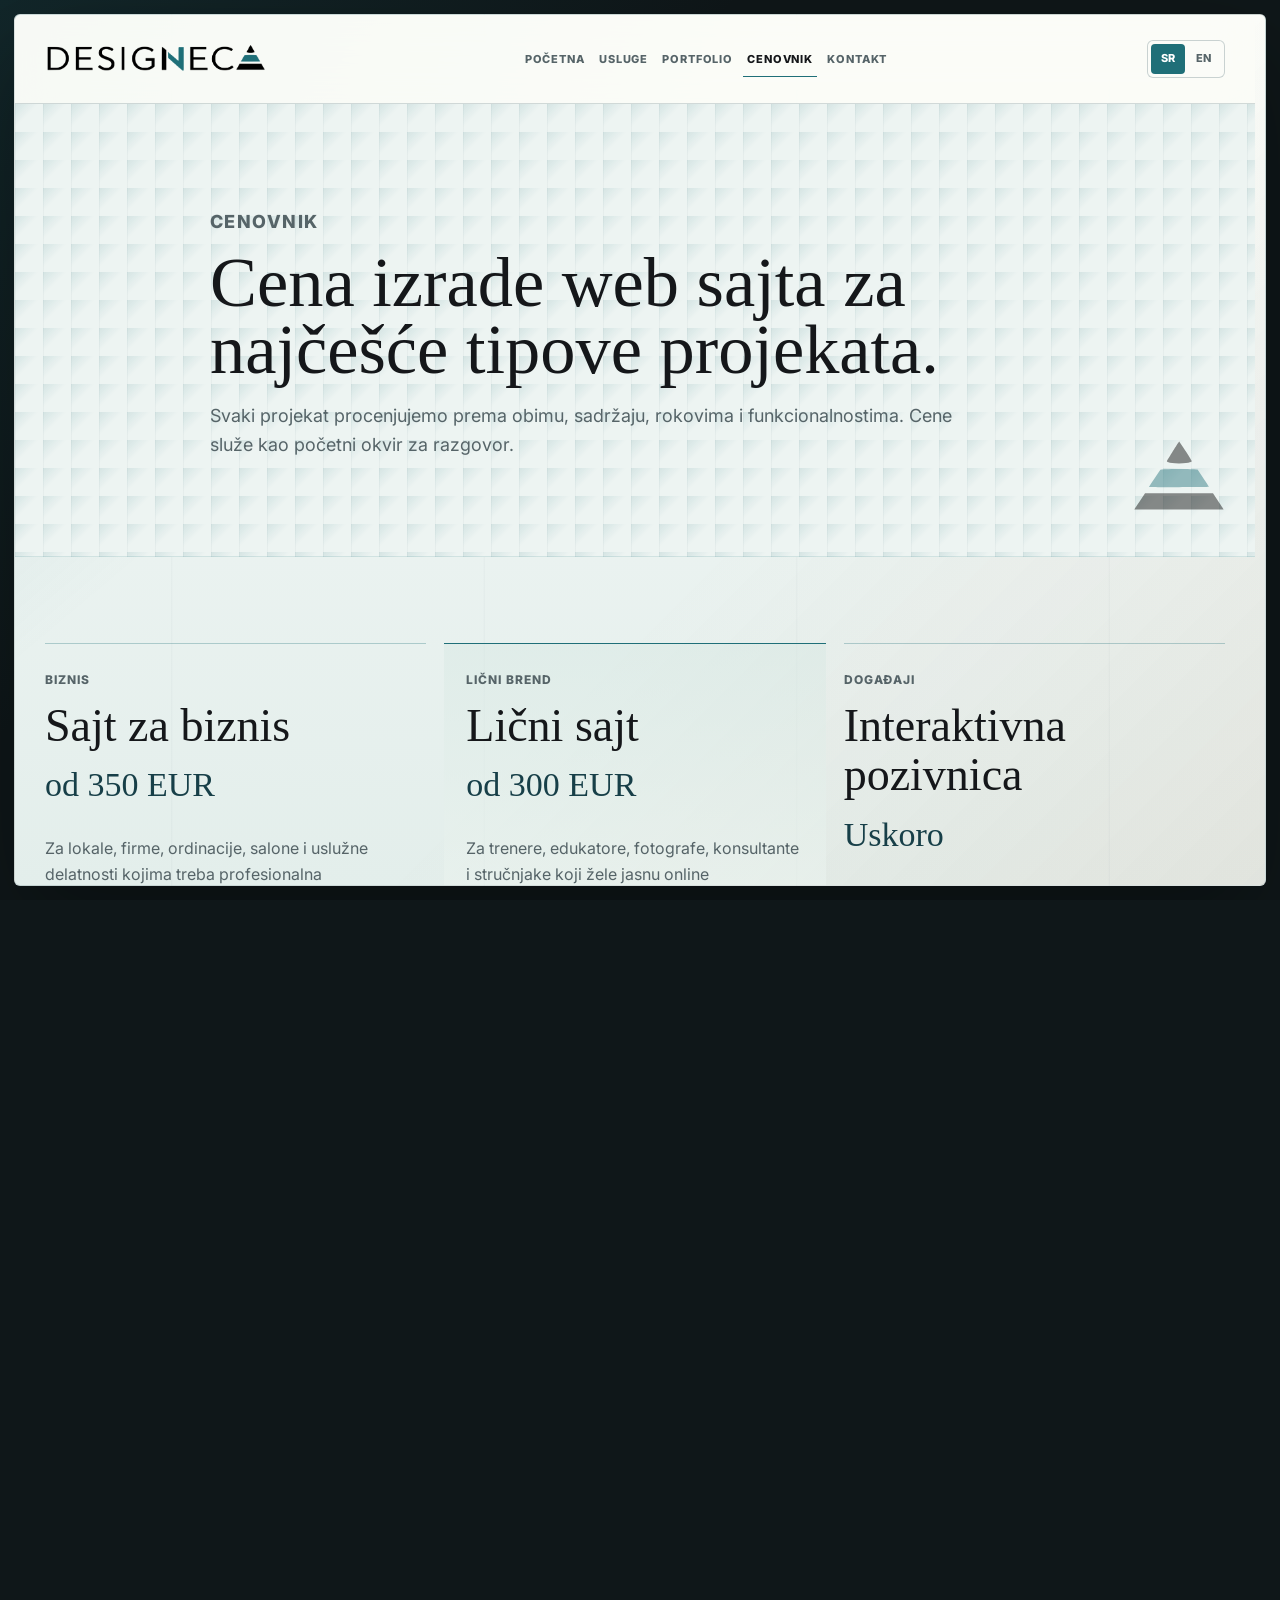
==== commit b60015f3: "seo" ====
--- a/cenovnik.html
+++ b/cenovnik.html
@@ -26,7 +26,7 @@
     <nav class="nav container" aria-label="Glavna navigacija">
       <a class="logo" href="index.html"><img src="img/designeca-logo.png" alt="Designeca"></a>
       <button class="nav-toggle" type="button" aria-expanded="false" aria-controls="navMenu"><span></span><span></span><span></span><span class="sr-only">Otvori navigaciju</span></button>
-      <div class="nav-menu" id="navMenu"><a href="index.html">Početna</a><a href="usluge.html">Usluge</a><a class="active" href="cenovnik.html">Cenovnik</a><a href="kontakt.html">Kontakt</a></div>
+      <div class="nav-menu" id="navMenu"><a href="index.html">Početna</a><a href="usluge.html">Usluge</a><a href="portfolio.html">Portfolio</a><a class="active" href="cenovnik.html">Cenovnik</a><a href="kontakt.html">Kontakt</a></div>
     </nav>
   </header>
 
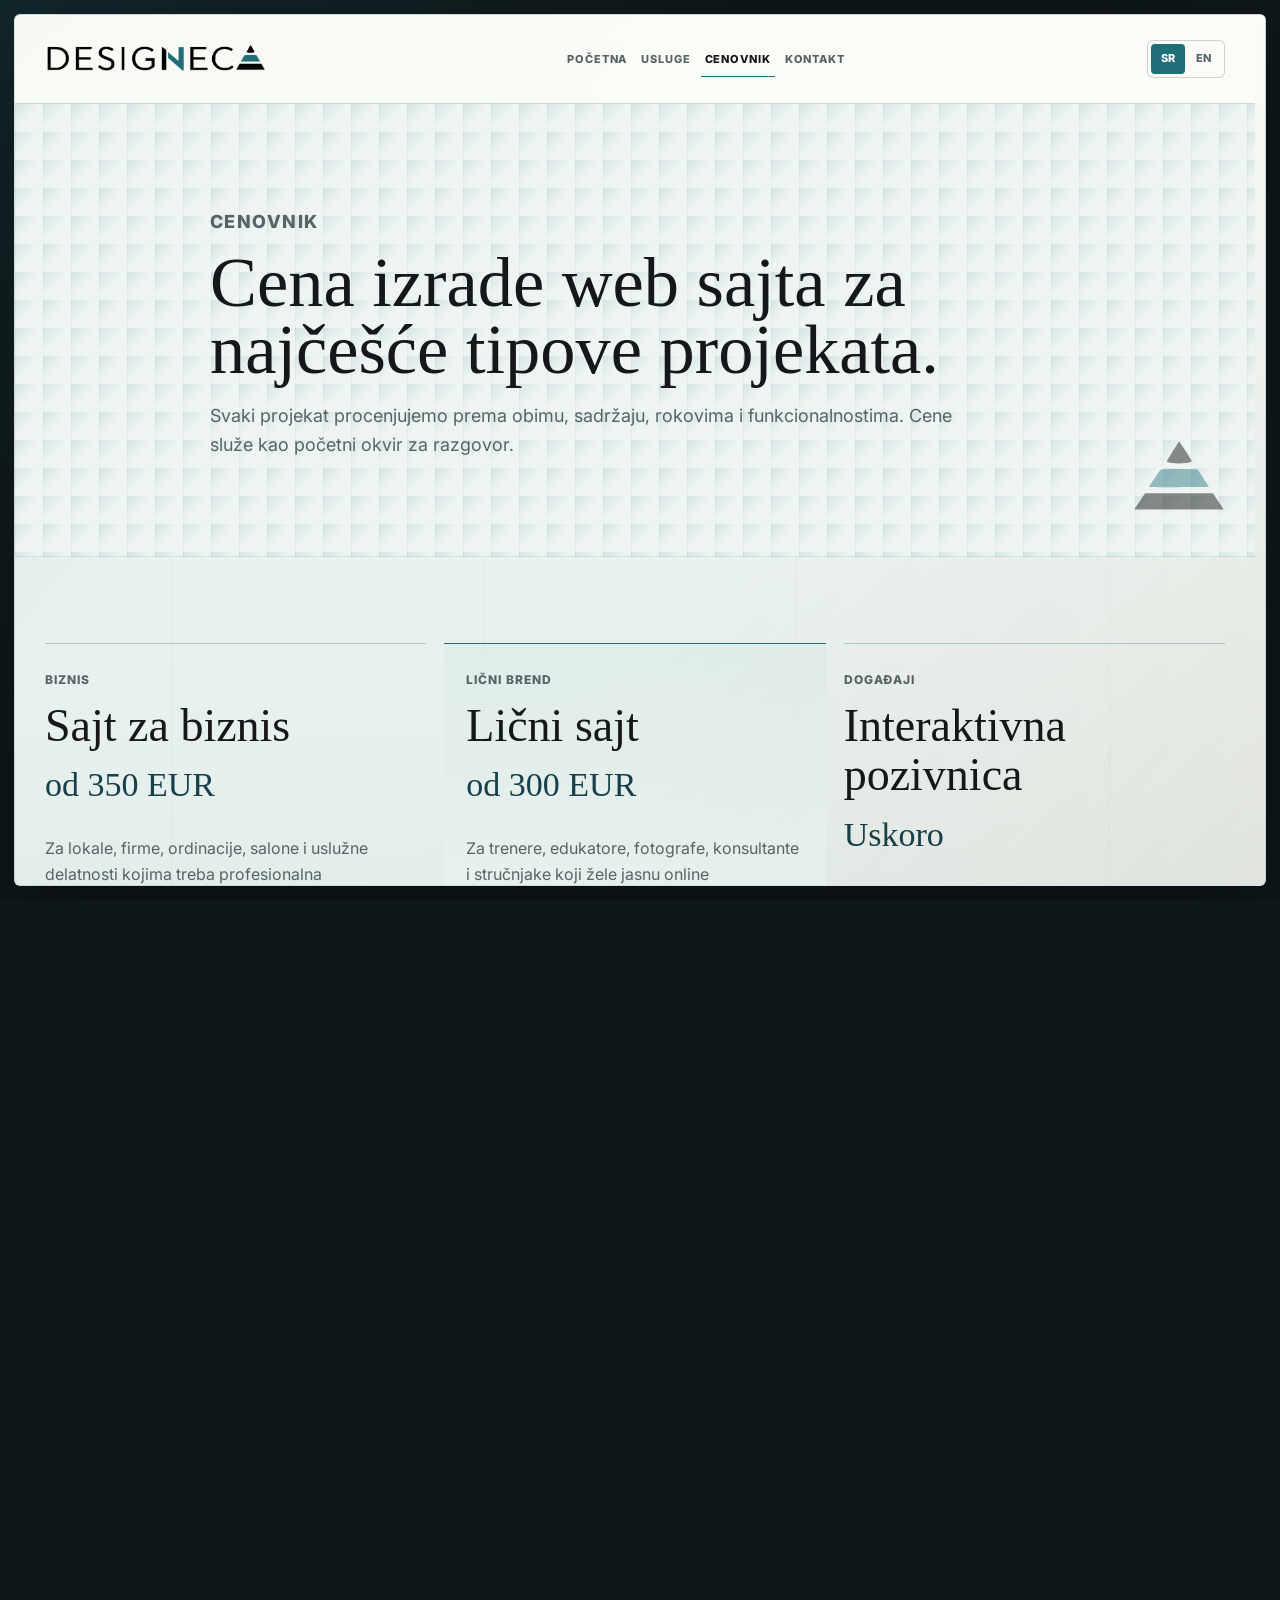
==== commit 29d5e107: "izmene" ====
--- a/cenovnik.html
+++ b/cenovnik.html
@@ -26,7 +26,7 @@
     <nav class="nav container" aria-label="Glavna navigacija">
       <a class="logo" href="index.html"><img src="img/designeca-logo.png" alt="Designeca"></a>
       <button class="nav-toggle" type="button" aria-expanded="false" aria-controls="navMenu"><span></span><span></span><span></span><span class="sr-only">Otvori navigaciju</span></button>
-      <div class="nav-menu" id="navMenu"><a href="index.html">Početna</a><a href="usluge.html">Usluge</a><a href="portfolio.html">Portfolio</a><a class="active" href="cenovnik.html">Cenovnik</a><a href="kontakt.html">Kontakt</a></div>
+      <div class="nav-menu" id="navMenu"><a href="index.html">Početna</a><a href="usluge.html">Usluge</a><a class="active" href="cenovnik.html">Cenovnik</a><a href="kontakt.html">Kontakt</a></div>
     </nav>
   </header>
 
